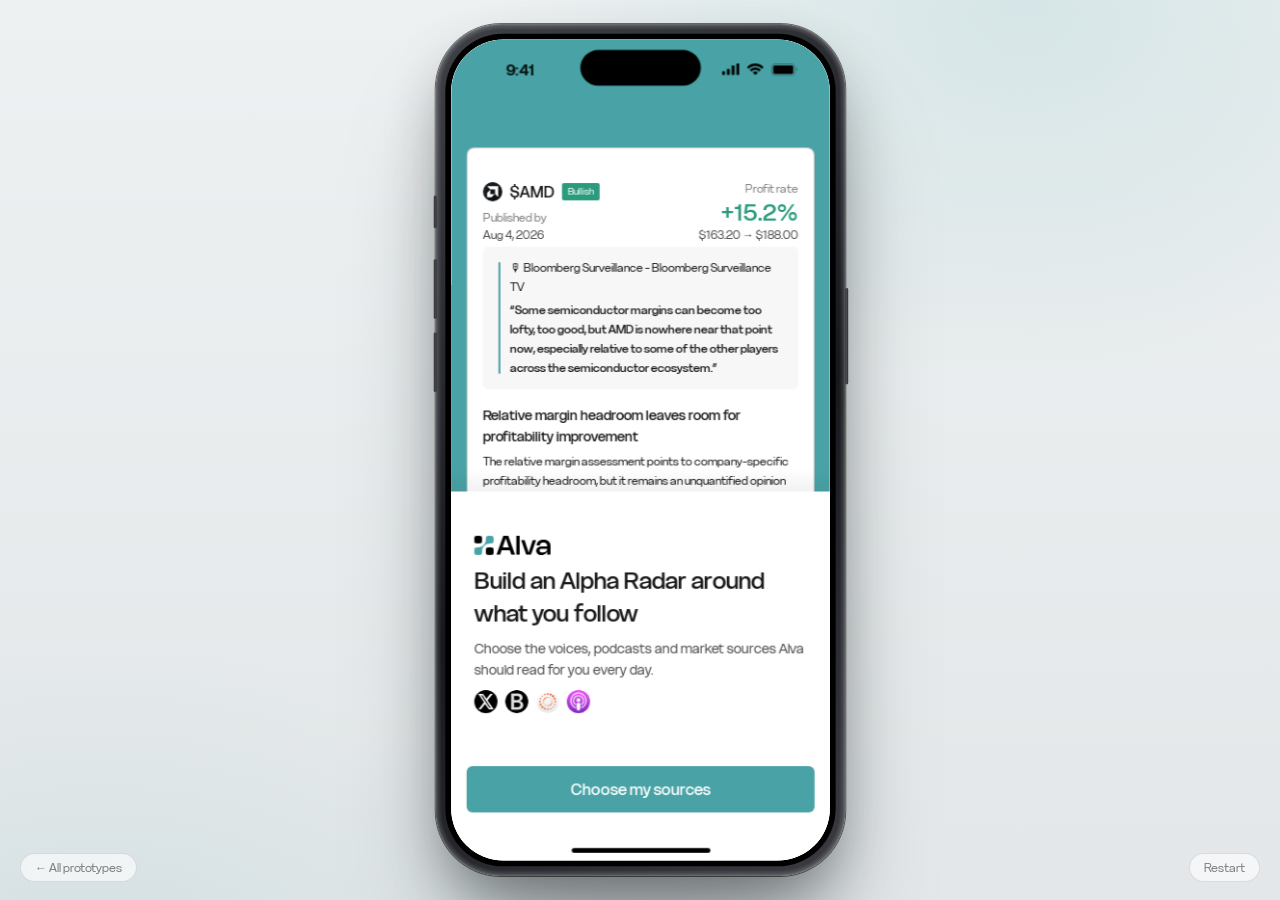
==== alpha-radar.html @ 47c777d7 "Sheet button height, edit-icon size, row press feedback, Skip only when empty, sheet auto-close" ====
<!DOCTYPE html>
<html lang="en">
<head>
<meta charset="UTF-8">
<meta name="viewport" content="width=device-width, initial-scale=1, viewport-fit=cover, user-scalable=no">
<title>Alpha Radar mobile onboarding · Alva prototypes</title>
<meta name="theme-color" content="#49a3a6">
<link rel="icon" href="assets/logo-portrait2.svg" type="image/svg+xml">
<link rel="preload" href="assets/fonts/Delight-Regular.ttf" as="font" type="font/ttf" crossorigin>
<link rel="preload" href="assets/fonts/Delight-Medium.ttf" as="font" type="font/ttf" crossorigin>
<link rel="preload" href="assets/fonts/Delight-SemiBold.ttf" as="font" type="font/ttf" crossorigin>
<!-- Embedded in the prototypes shell? The shell draws the bezel and owns the
     stage chrome, so the page renders as a bare full-screen app. Set before
     the stylesheet loads so no mockup is ever painted. -->
<script>if (window.self !== window.top) document.documentElement.classList.add('embedded');</script>
<link rel="stylesheet" href="alpha-radar.css?v=19">
</head>
<body>

<div class="desk">
  <div class="phone" id="phone">
    <div class="phone-buttons" aria-hidden="true">
      <span class="pb pb-action"></span>
      <span class="pb pb-volup"></span>
      <span class="pb pb-voldown"></span>
      <span class="pb pb-power"></span>
    </div>
    <div class="phone-screen">
      <main class="radar-app" id="radarApp">
        <div class="screens" id="screens"></div>

        <div class="system-bar" aria-hidden="true">
          <div class="system-side system-left"><span>9:41</span></div>
          <div class="dynamic-island"></div>
          <div class="system-side system-right">
            <img src="assets/status-signal.svg" alt="">
            <img src="assets/status-wifi.svg" alt="">
            <span class="battery">
              <img class="battery-outline" src="assets/battery-outline.svg" alt="">
              <img class="battery-fill" src="assets/battery-fill.svg" alt="">
              <img class="battery-end" src="assets/battery-end.svg" alt="">
            </span>
          </div>
        </div>

        <header class="flow-topbar" id="flowTopbar">
          <button class="top-back" id="backButton" aria-label="Back">
            <img src="assets/icon-arrow-back.svg" alt="">
          </button>
          <div class="progress" id="progress" aria-label="Onboarding progress"></div>
          <button class="top-skip" id="skipButton">Skip</button>
        </header>

        <div class="home-indicator" aria-hidden="true"><span></span></div>

        <!-- Collection member sheet — a collection card opens this instead of
             toggling. The collection stays atomic: member cards are read-only,
             the only action is the dual-state follow button, which stays in
             sync with the card's checkmark and the selection count behind. -->
        <div class="member-layer" id="memberLayer" aria-hidden="true">
          <button class="member-scrim" data-close-member aria-label="Close"></button>
          <section class="member-sheet" role="dialog" aria-modal="true" aria-labelledby="memberTitle">
            <div class="member-grabber" aria-hidden="true"><span></span></div>
            <header class="member-head">
              <button class="member-close" data-close-member aria-label="Close">
                <img src="assets/close-l1.svg" alt="">
              </button>
              <h2 id="memberTitle"></h2>
            </header>
            <div class="member-scroll" id="memberScroll">
              <p class="member-rule" id="memberRule"></p>
              <div class="source-grid member-grid" id="memberGrid"></div>
            </div>
            <footer class="member-foot">
              <button class="member-follow" id="memberFollow"></button>
            </footer>
          </section>
        </div>

        <div class="sheet-layer" id="sheetLayer" aria-hidden="true">
          <button class="sheet-shade" data-close-sheet aria-label="Close"></button>
          <section class="sheet" role="dialog" aria-modal="true" aria-labelledby="sheetTitle">
            <div class="sheet-grabber"></div>
            <h2 id="sheetTitle"></h2>
            <div class="sheet-options" id="sheetOptions"></div>
          </section>
        </div>

        <div class="toast" id="toast" role="status"></div>
      </main>
    </div>
  </div>

  <nav class="stage-controls stage-controls-left" aria-label="Prototype navigation">
    <a class="stage-pill" href="index.html#/alpha-radar">← All prototypes</a>
  </nav>
  <div class="stage-controls">
    <button class="stage-pill" id="restartButton">Restart</button>
  </div>
</div>

<script src="alpha-radar.js?v=20"></script>
</body>
</html>
---- alpha-radar.css ----
@font-face {
  font-family: 'Delight';
  src: url('assets/fonts/Delight-Regular.ttf') format('truetype');
  font-weight: 400;
  font-display: swap;
}
@font-face {
  font-family: 'Delight';
  src: url('assets/fonts/Delight-Medium.ttf') format('truetype');
  font-weight: 500;
  font-display: swap;
}
@font-face {
  font-family: 'Delight';
  src: url('assets/fonts/Delight-SemiBold.ttf') format('truetype');
  font-weight: 600;
  font-display: swap;
}

:root {
  --m1: #49a3a6;
  --m3: #2a9b7d;
  --n9: rgba(0, 0, 0, 0.9);
  --n7: rgba(0, 0, 0, 0.7);
  --n5: rgba(0, 0, 0, 0.5);
  --n3: rgba(0, 0, 0, 0.3);
  --l07: rgba(0, 0, 0, 0.07);
  --l12: rgba(0, 0, 0, 0.12);
  --l2: rgba(0, 0, 0, 0.2);
  --br03: rgba(0, 0, 0, 0.03);
  --status-h: 59px;
  --top-h: 56px;
  --home-h: 34px;
  --action-h: 92px;
  --ease: cubic-bezier(0.32, 0.72, 0, 1);
}

* { box-sizing: border-box; margin: 0; padding: 0; }
html, body { width: 100%; height: 100%; }

body {
  overflow: hidden;
  background: #e8eaed;
  color: var(--n9);
  font-family: 'Delight', -apple-system, BlinkMacSystemFont, 'SF Pro Text', 'Helvetica Neue', Arial, sans-serif;
  font-size: 14px;
  letter-spacing: 0;
  -webkit-font-smoothing: antialiased;
  -webkit-tap-highlight-color: transparent;
  user-select: none;
}

button, input {
  border: 0;
  color: inherit;
  font: inherit;
  letter-spacing: 0;
}
button { background: none; cursor: pointer; }
img { display: block; pointer-events: none; -webkit-user-drag: none; }
[hidden] { display: none !important; }

.desk {
  position: fixed;
  inset: 0;
  display: grid;
  place-items: center;
  background:
    radial-gradient(900px 650px at 80% 0%, rgba(73, 163, 166, 0.15), transparent 60%),
    radial-gradient(800px 600px at 8% 110%, rgba(73, 163, 166, 0.1), transparent 58%),
    linear-gradient(180deg, #eef1f2 0%, #e3e7e9 100%);
}

.phone {
  position: relative;
  width: 425px;
  height: 884px;
  padding: 16px;
  border-radius: 68px;
  background: linear-gradient(145deg, #3f4147 0%, #17181c 55%, #3a3c42 100%);
  box-shadow:
    inset 0 0 3px 1px rgba(255,255,255,.28),
    inset 0 0 2px 5px rgba(255,255,255,.09),
    0 0 0 1px rgba(0,0,0,.55),
    0 30px 60px -12px rgba(23,32,34,.45),
    0 80px 120px -30px rgba(23,32,34,.35);
  transform-origin: center;
}
.phone-screen {
  position: relative;
  width: 393px;
  height: 852px;
  overflow: hidden;
  border-radius: 54px;
  background: #fff;
  box-shadow: 0 0 0 6px #000;
}
.phone-buttons .pb {
  position: absolute;
  border-radius: 3px;
  background: linear-gradient(90deg, #26272b, #4c4e55 45%, #26272b);
}
.pb-action { top: 178px; left: -2.5px; width: 3px; height: 34px; }
.pb-volup { top: 244px; left: -2.5px; width: 3px; height: 62px; }
.pb-voldown { top: 320px; left: -2.5px; width: 3px; height: 62px; }
.pb-power { top: 274px; right: -2.5px; width: 3px; height: 100px; }

.stage-controls {
  position: fixed;
  right: 20px;
  bottom: 18px;
  display: flex;
}
.stage-controls-left { right: auto; left: 20px; }
.stage-pill {
  padding: 6px 14px;
  border: .5px solid rgba(23,32,34,.12);
  border-radius: 960px;
  background: rgba(255,255,255,.62);
  color: rgba(23,32,34,.55);
  font-size: 12px;
  text-decoration: none;
  backdrop-filter: blur(8px);
}
.stage-pill:hover { border-color: var(--m1); color: var(--m1); }

.radar-app {
  position: absolute;
  inset: 0;
  overflow: hidden;
  border-radius: inherit;
  background: #fff;
}
.screens { position: absolute; inset: 0; overflow: hidden; }
.screen {
  position: absolute;
  inset: 0;
  display: flex;
  flex-direction: column;
  padding: calc(var(--status-h) + var(--top-h)) 0 calc(var(--home-h) + var(--action-h));
  background: #fff;
  visibility: hidden;
  will-change: transform, opacity;
}
.screen.current,
.screen.animating { visibility: visible; }
.screen.intro {
  padding: 0 0 calc(var(--home-h) + var(--action-h));
}
.screen.source-step {
  padding-bottom: var(--home-h);
}
.screen.source-step .content {
  padding-bottom: 140px;
}

.system-bar {
  position: absolute;
  z-index: 20;
  top: 0;
  right: 0;
  left: 0;
  display: flex;
  align-items: center;
  height: var(--status-h);
  pointer-events: none;
}
.system-side {
  display: flex;
  flex: 1;
  align-items: center;
  justify-content: center;
  height: 100%;
}
.system-left {
  padding: 3px 0 0 10px;
  font-size: 16px;
  font-weight: 600;
  line-height: 21px;
  letter-spacing: 0;
}
.dynamic-island {
  flex: 0 0 125px;
  width: 125px;
  height: 37px;
  border-radius: 100px;
  background: #000;
}
.system-right {
  gap: 8px;
  padding: 3px 11px 0 0;
}
.system-right > img:first-child { width: 18px; height: 12px; }
.system-right > img:nth-child(2) { width: 17px; height: 12px; }
.battery { position: relative; width: 27.4px; height: 13px; }
.battery-outline { position: absolute; inset: 0 auto auto 0; width: 25px; height: 13px; }
.battery-fill { position: absolute; top: 2px; left: 2px; width: 21px; height: 9px; }
.battery-end { position: absolute; top: 4.4px; right: 0; width: 1.4px; height: 4.2px; }

.flow-topbar {
  position: absolute;
  z-index: 15;
  top: var(--status-h);
  right: 0;
  left: 0;
  display: grid;
  grid-template-columns: 48px 1fr 48px;
  align-items: center;
  height: var(--top-h);
  background: #fff;
  visibility: hidden;
  pointer-events: none;
  transform: translate3d(100%, 0, 0);
  transition: transform .44s var(--ease), visibility 0s linear .44s;
}
.radar-app.in-flow .flow-topbar {
  visibility: visible;
  pointer-events: auto;
  transform: translate3d(0, 0, 0);
  transition: transform .44s var(--ease), visibility 0s;
}
.radar-app.editing-selection .progress,
.radar-app.editing-selection .top-skip {
  visibility: hidden;
  pointer-events: none;
}
.radar-app.flow-entering .flow-topbar { transform: translate3d(100%, 0, 0); }
.top-back, .top-skip { height: 56px; }
.top-back {
  display: grid;
  place-items: center;
  padding-left: 3px;
}
.top-back img {
  width: 12px;
  height: 12px;
  transform: rotate(-135deg);
}
.top-skip {
  padding: 0 16px 0 4px;
  font-size: 12px;
  line-height: 20px;
  text-align: right;
}
.progress {
  display: grid;
  grid-template-columns: repeat(5, minmax(0, 32px));
  justify-content: center;
  gap: 4px;
}
.progress-segment {
  height: 2px;
  overflow: hidden;
  border-radius: 2px;
  background: var(--l07);
}
.progress-segment::after {
  content: '';
  display: block;
  width: 100%;
  height: 100%;
  background: var(--m1);
  transform: scaleX(0);
  transform-origin: left;
  transition: transform .32s var(--ease);
}
.progress-segment.done::after { transform: scaleX(1); }

.home-indicator {
  position: absolute;
  z-index: 25;
  right: 0;
  bottom: 0;
  left: 0;
  height: var(--home-h);
  background: #fff;
  pointer-events: none;
}
.home-indicator span {
  position: absolute;
  bottom: 8px;
  left: 50%;
  width: 144px;
  height: 5px;
  border-radius: 100px;
  background: #000;
  transform: translateX(-50%);
}

.action-bar {
  position: absolute;
  z-index: 16;
  right: 0;
  bottom: var(--home-h);
  left: 0;
  display: flex;
  flex-direction: column;
  justify-content: flex-end;
  gap: 0;
  min-height: var(--action-h);
  padding: 12px 16px 16px;
  background: #fff;
  transition: transform .44s var(--ease);
}
.action-fade { display: none; }
.action-bar.source-action {
  min-height: 156px;
  gap: 8px;
  padding-top: 0;
  background: linear-gradient(180deg, rgba(255,255,255,0) 0, rgba(255,255,255,.72) 40px, #fff 64px, #fff 100%);
}
.action-bar.source-action .action-fade {
  display: none;
}
.selection-count {
  height: 20px;
  color: var(--n5);
  font-size: 12px;
  line-height: 20px;
  text-align: center;
}
.primary-button {
  width: 100%;
  height: 48px;
  border-radius: 6px;
  background: var(--m1);
  color: #fff;
  font-size: 16px;
  font-weight: 500;
  line-height: 26px;
  transition: transform .16s ease, filter .16s ease;
}
.primary-button:active { filter: brightness(.94); transform: scale(.98); }
.primary-button:disabled {
  cursor: default;
  background: var(--l07);
  color: var(--n3);
  filter: none;
  transform: none;
}

.screen-scroll {
  flex: 1;
  min-height: 0;
  overflow-x: hidden;
  overflow-y: auto;
  overscroll-behavior: contain;
  scrollbar-width: none;
}
.screen-scroll::-webkit-scrollbar { display: none; }
.content {
  display: flex;
  flex-direction: column;
  gap: 24px;
  padding: 0 16px 24px;
}
.title-block {
  display: flex;
  flex-direction: column;
  gap: 8px;
}
.title-block h1 {
  font-size: 24px;
  font-weight: 500;
  line-height: 34px;
}
.title-block p {
  color: var(--n7);
  font-size: 14px;
  line-height: 22px;
}
.search {
  width: 100%;
  height: 40px;
  padding: 9px 12px;
  border: .5px solid var(--n3);
  border-radius: 6px;
  outline: 0;
  background: #fff;
  font-size: 14px;
  line-height: 22px;
}
.search::placeholder { color: var(--n3); opacity: 1; }
.search:focus { border-color: var(--m1); box-shadow: 0 0 0 1px rgba(73,163,166,.15); }

.source-grid {
  display: grid;
  grid-template-columns: repeat(3, minmax(0, 1fr));
  gap: 16px;
}
.source-grid-wrap { position: relative; }
.source-skeleton-grid {
  position: absolute;
  z-index: 2;
  top: 0;
  right: 0;
  left: 0;
  background: #fff;
  opacity: 1;
  pointer-events: none;
}
.source-skeleton-grid.is-fading {
  opacity: 0;
  transition: opacity .22s ease;
}
.source-card {
  position: relative;
  isolation: isolate;
  display: flex;
  min-width: 0;
  flex-direction: column;
  align-items: center;
  gap: 8px;
  border-radius: 8px;
  opacity: 1;
  transition: opacity .28s ease, transform .28s var(--ease);
  transition-delay: var(--item-delay, 0ms);
}
.source-card::before {
  content: '';
  position: absolute;
  z-index: -1;
  inset: -10px -4px -5px;
  border-radius: 16px;
  background: var(--br03);
  opacity: 0;
  transition: opacity .16s ease;
}
.source-card:active { transform: scale(.97); transition-delay: 0ms; }
.source-card:active::before { opacity: 1; }
.source-grid.is-loading .source-card,
.source-grid.is-revealing .source-card {
  opacity: 0;
  pointer-events: none;
  transform: translateY(10px);
  transition: none;
}
.source-skeleton {
  display: flex;
  min-width: 0;
  flex-direction: column;
  align-items: center;
  gap: 5px;
  opacity: 1;
}
.skeleton-avatar,
.skeleton-line {
  display: block;
  border-radius: 3px;
  background: linear-gradient(90deg, rgba(0,0,0,.05) 25%, rgba(0,0,0,.09) 38%, rgba(0,0,0,.05) 63%);
  background-size: 400% 100%;
  animation: skeleton-shimmer 1.25s ease-in-out infinite;
}
.skeleton-avatar { width: 86px; height: 86px; border-radius: 50%; }
.skeleton-name { width: 76%; height: 12px; margin-top: 4px; }
.skeleton-meta { width: 56%; height: 9px; }
@keyframes skeleton-shimmer { to { background-position: -135% 0; } }
.source-grid.is-entering .source-card {
  opacity: 1;
  transform: translateY(0);
}
.source-avatar {
  position: relative;
  width: 86px;
  height: 86px;
  overflow: hidden;
  border-radius: 50%;
  background: var(--br03);
}
.source-avatar > img { width: 100%; height: 100%; object-fit: cover; }
.source-avatar.collage {
  display: grid;
  grid-template-columns: 1fr 1fr;
}
.source-avatar.collage img { width: 43px; height: 43px; object-fit: cover; }
.source-copy { width: 100%; min-width: 0; text-align: center; }
.source-name {
  display: block;
  overflow: hidden;
  color: var(--n9);
  font-size: 12px;
  font-weight: 500;
  line-height: 20px;
  text-overflow: ellipsis;
  white-space: nowrap;
}
.source-meta {
  display: block;
  color: var(--n5);
  font-size: 12px;
  line-height: 18px;
}
.source-meta .rate { color: var(--m1); }
.selected-badge {
  position: absolute;
  top: 2px;
  right: 6px;
  display: grid;
  width: 24px;
  height: 24px;
  place-items: center;
  border-radius: 50%;
  background: #fff;
  opacity: 0;
  transform: scale(.5);
  transition: opacity .18s ease, transform .25s cubic-bezier(.34,1.3,.64,1);
}
.selected-badge::before {
  content: '✓';
  display: grid;
  width: 18px;
  height: 18px;
  place-items: center;
  border-radius: 50%;
  background: var(--m3);
  color: #fff;
  font-size: 12px;
  font-weight: 600;
}
.source-card.selected .selected-badge { opacity: 1; transform: scale(1); }
.grid-empty {
  grid-column: 1 / -1;
  padding: 48px 24px;
  color: var(--n5);
  line-height: 22px;
  text-align: center;
}

.intro-stage {
  position: relative;
  height: 469px;
  overflow: hidden;
  padding: 112px 16px 0;
  background: var(--m1);
}
.record-card {
  height: 382px;
  padding: 16px;
  overflow: hidden;
  border: .5px solid var(--l2);
  border-bottom: 0;
  border-radius: 8px 8px 0 0;
  background: #fff;
}
.record-head {
  display: flex;
  align-items: flex-start;
  justify-content: space-between;
  gap: 12px;
  padding-top: 4px;
}
.record-identity,
.profit {
  display: flex;
  height: 68px;
  flex-direction: column;
  padding-top: 12px;
}
.record-identity { min-width: 0; flex: 1; gap: 4px; }
.record-id { display: flex; align-items: center; gap: 8px; }
.stock-logo {
  width: 20px;
  height: 20px;
  border-radius: 50%;
  object-fit: contain;
}
.ticker { font-size: 16px; font-weight: 500; line-height: 26px; }
.bullish {
  padding: 1px 6px;
  border-radius: 2px;
  background: var(--m3);
  color: #fff;
  font-size: 10px;
  line-height: 16px;
}
.published { display: flex; flex-direction: column; color: var(--n5); font-size: 12px; line-height: 20px; }
.published span:first-child { margin-bottom: -2px; }
.published span:last-child { color: var(--n7); }
.profit { flex: 0 0 auto; align-items: flex-end; text-align: right; }
.profit span { display: block; margin-bottom: -2px; color: var(--n5); font-size: 12px; line-height: 20px; }
.profit strong { display: block; margin-bottom: -4px; color: var(--m3); font-size: 24px; font-weight: 500; line-height: 34px; }
.profit small { color: var(--n7); font-size: 12px; line-height: 20px; }
.quote {
  position: relative;
  margin-top: 14px;
  padding: 12px 16px 12px 28px;
  border-radius: 6px;
  background: var(--br03);
  font-size: 12px;
  line-height: 20px;
}
.quote::before {
  content: '';
  position: absolute;
  top: 16px;
  bottom: 16px;
  left: 16px;
  width: 2px;
  border-radius: 4px;
  background: var(--m1);
}
.quote strong { display: block; margin-top: 4px; font-weight: 500; }
.record-copy { margin-top: 16px; font-size: 12px; line-height: 20px; }
.record-copy h2 { margin-bottom: 5px; font-size: 14px; font-weight: 500; line-height: 22px; }
.intro-stage::after {
  content: '';
  position: absolute;
  right: 0;
  bottom: 0;
  left: 0;
  height: 24px;
  background: linear-gradient(transparent, rgba(0,0,0,.05));
}
.intro-copy {
  display: flex;
  flex-direction: column;
  gap: 8px;
  padding: 45px 24px 0;
}
.intro-wordmark { display: flex; align-items: center; gap: 3px; height: 22px; margin-bottom: 1px; }
.intro-wordmark .wm-symbol { width: 20px; height: 20px; }
.intro-wordmark .wm-text { width: auto; height: 20px; }
.intro-copy h1 { font-size: 24px; font-weight: 500; line-height: 34px; }
.intro-copy > p { color: var(--n7); font-size: 14px; line-height: 22px; }
.source-icons { display: flex; gap: 8px; margin-top: 2px; }
.source-icon {
  width: 24px;
  height: 24px;
  border-radius: 50%;
  object-fit: cover;
}
.source-x { display: grid; place-items: center; background: #000; }
.source-x img { width: 16px; height: 16px; }

.watch-card {
  width: 100%;
  overflow: hidden;
  padding: 0 16px;
  border: .5px solid var(--l2);
  border-radius: 8px;
}
.watch-row {
  display: flex;
  width: 100%;
  flex-direction: column;
  align-items: stretch;
  gap: 4px;
  padding: 16px 0;
  text-align: left;
}
.watch-row + .watch-row { border-top: .5px solid var(--l2); }
.watch-head {
  display: flex;
  width: 100%;
  align-items: center;
  gap: 12px;
}
.watch-title {
  flex: 1;
  font-size: 16px;
  font-weight: 500;
  line-height: 26px;
}
.watch-description {
  width: 100%;
  color: var(--n5);
  font-size: 12px;
  line-height: 20px;
}
.switch {
  position: relative;
  flex: 0 0 40px;
  width: 40px;
  height: 20px;
  border-radius: 10px;
  background: var(--l2);
  transition: background .2s ease;
}
.switch::after {
  content: '';
  position: absolute;
  top: 3px;
  left: 3px;
  width: 14px;
  height: 14px;
  border-radius: 50%;
  background: #fff;
  box-shadow: 0 1px 2px rgba(0,0,0,.2);
  transition: transform .24s var(--ease);
}
.switch.on { background: var(--m1); }
.switch.on::after { transform: translateX(20px); }
.switch.compact {
  flex-basis: 24px;
  width: 24px;
  height: 12px;
  border-radius: 100px;
}
.switch.compact::after {
  top: 2px;
  left: 2px;
  width: 8px;
  height: 8px;
  box-shadow: none;
}
.switch.compact.on::after { transform: translateX(12px); }

.summary-card,
.delivery-card {
  width: 100%;
  overflow: hidden;
  padding: 0 16px;
  border: .5px solid var(--l2);
  border-radius: 8px;
}
/* Row · 13718:47652 — collection collage, a "+", the individuals' stack,
   the count, then the pencil. gap 8, padding-y 16, 24px content = 56 tall. */
.summary-row {
  display: flex;
  width: 100%;
  align-items: center;
  min-height: 56px;
  gap: 8px;
  padding: 16px 0;
  text-align: left;
}
.summary-row + .summary-row { border-top: .5px solid var(--l2); }
/* The whole row opens its picker, so it needs to feel like a row-sized target.
   The tint is painted by a layer that reaches out to the card's inner edges and
   takes no space, so nothing shifts on press. */
.summary-row { position: relative; isolation: isolate; }
.summary-row::after {
  content: '';
  position: absolute;
  z-index: -1;
  inset: 0 -16px;
  background: var(--br03);
  opacity: 0;
  transition: opacity .16s ease;
}
.summary-row:active::after { opacity: 1; }
.avatar-stack { display: flex; padding-left: 1px; }
.avatar-stack img {
  width: 24px;
  height: 24px;
  margin-left: -8px;
  border: 1px solid #fff;
  border-radius: 50%;
  object-fit: cover;
}
.avatar-stack img:first-child { margin-left: 0; }
.summary-label { min-width: 0; flex: 1; font-size: 14px; line-height: 22px; }

/* The collection, as its own collage avatar — same molecule as the grid card,
   at 24px: a full circle clipping a 2×2 of 12px tiles. */
.summary-collage {
  display: grid;
  width: 24px;
  height: 24px;
  flex: none;
  grid-template-columns: 1fr 1fr;
  overflow: hidden;
  border-radius: 50%;
  background: var(--br03);
}
.summary-collage img { width: 12px; height: 12px; object-fit: cover; }

/* Regular/14 · text/n9 (14200:20928) — it joins the two halves of the row,
   which is why it is a glyph in the row and not part of the sentence. */
.summary-plus {
  flex: none;
  color: var(--n9);
  font-size: 14px;
  line-height: 22px;
}

/* Nothing selected (14159:48781): the words go grey and the pencil is
   replaced by an explicit way in. Row grows to 60 on the 28px button. */
.summary-row.is-empty .summary-label { color: var(--n3); }
.summary-add {
  display: flex;
  flex: none;
  align-items: center;
  gap: 4px;
  padding: 4px 12px;
  border-radius: 4px;
  background: var(--m1);
  color: #fff;
  font-size: 12px;
  font-weight: 500;
  line-height: 20px;
  white-space: nowrap;
}
.summary-add img { width: 14px; height: 14px; }
/* alpha-edit.svg is the exported Union glyph at its own 11.63 × 12.07, not a
   padded 16 box — forcing it to 16×16 blew it up 37% and, because the asset
   carries preserveAspectRatio="none", stretched it unevenly. Render it at its
   real size and express the design's 16px icon box as the margins either side
   (edit-l1 in 13718:47652 / 14159:48769: glyph inset ~13.9% / 11.0%). */
.edit-icon {
  flex: none;
  width: 11.63px;
  height: 12.07px;
  margin: 0 2.19px;
}
.watch-summary {
  display: grid;
  grid-template-columns: 1fr .5px 1fr;
  align-items: center;
  min-height: 54px;
  border-top: .5px solid var(--l2);
}
.watch-summary .divider { width: .5px; height: 30px; background: var(--l2); }
.summary-option {
  display: flex;
  width: 100%;
  align-items: center;
  justify-content: space-between;
  padding-right: 12px;
  font-size: 14px;
  text-align: left;
}
.summary-option:last-child { padding: 0 0 0 12px; }
.mini-check {
  display: grid;
  width: 15px;
  height: 15px;
  place-items: center;
  border-radius: 50%;
  background: var(--m3);
  color: #fff;
  font-size: 9px;
  font-weight: 600;
}
.delivery-card { margin-top: 0; }
.delivery-row {
  display: flex;
  width: 100%;
  align-items: center;
  min-height: 80px;
  gap: 12px;
  padding: 16px 0;
  text-align: left;
}
.delivery-row + .delivery-row { border-top: .5px solid var(--l2); }
.delivery-copy { flex: 1; }
.delivery-label { display: block; color: var(--n5); font-size: 12px; line-height: 20px; }
.delivery-value { display: block; font-size: 16px; font-weight: 500; line-height: 26px; }
.change-button { color: var(--m1); font-size: 14px; line-height: 22px; }

.login-screen,
.building-screen {
  padding: var(--status-h) 0 var(--home-h);
}
.login-dialog {
  display: flex;
  min-height: 0;
  flex: 1;
  flex-direction: column;
  align-items: center;
  padding: 156px 28px 16px;
}
.login-heading {
  display: flex;
  width: 100%;
  flex-direction: column;
  align-items: center;
  gap: 20px;
  text-align: center;
}
.login-logo { width: 40px; height: 40px; }
.login-heading h1 {
  color: var(--n7);
  font-size: 24px;
  font-weight: 500;
  line-height: 34px;
}
.login-heading p { color: var(--n5); font-size: 14px; line-height: 22px; }
.login-actions {
  display: flex;
  width: 100%;
  flex-direction: column;
  gap: 12px;
  margin-top: 36px;
}
.login-button,
.email-login {
  display: flex;
  width: 100%;
  height: 48px;
  align-items: center;
  justify-content: center;
  gap: 8px;
  border: .5px solid var(--n3);
  border-radius: 6px;
  background: #fff;
  font-size: 16px;
  font-weight: 500;
  line-height: 26px;
}
.login-button img { width: 20px; height: 20px; object-fit: contain; }
.social-login-row { display: grid; grid-template-columns: repeat(3, minmax(0, 1fr)); gap: 12px; }
.login-button.icon-only { padding: 0; }
.discord-mark { display: grid; width: 20px; height: 20px; place-items: center; border-radius: 50%; background: #5762e3; }
.discord-mark img { width: 14px; height: 11px; }
.login-divider { display: flex; align-items: center; gap: 16px; color: var(--n3); }
.login-divider span { flex: 1; height: .5px; background: var(--l12); }
.login-divider i { font-size: 14px; font-style: normal; line-height: 22px; }
.email-login {
  justify-content: flex-start;
  padding: 0 16px;
  color: var(--n3);
  font-weight: 400;
}
.login-terms {
  width: 100%;
  margin-top: auto;
  color: var(--n5);
  font-size: 12px;
  line-height: 20px;
  text-align: center;
}
.login-terms strong { color: var(--n9); font-weight: 400; }

.building-body {
  display: flex;
  min-height: 0;
  flex: 1;
  flex-direction: column;
  align-items: center;
  justify-content: center;
  gap: 56px;
  padding: 28px;
}
.building-ticker {
  position: relative;
  width: 337px;
  height: 326px;
  overflow: hidden;
}
.building-steps {
  position: absolute;
  top: 0;
  left: 28px;
  display: flex;
  width: 280px;
  flex-direction: column;
  gap: 16px;
  will-change: transform;
}
.building-step {
  display: flex;
  width: 100%;
  height: 22px;
  flex: 0 0 22px;
  align-items: center;
  gap: 12px;
  overflow: hidden;
  color: var(--n3);
  font-size: 14px;
  line-height: 22px;
  white-space: nowrap;
}
.building-step.done { color: var(--n5); }
.building-step.current { color: var(--n9); font-weight: 500; }
.building-icon { position: relative; display: block; flex: 0 0 20px; width: 20px; height: 20px; }
.building-icon > img { width: 20px; height: 20px; }
.building-loader { position: relative; display: block; width: 20px; height: 20px; animation: building-spin 1.8s steps(4) infinite; }
.building-loader i { position: absolute; width: 7.5px; height: 7.5px; border-radius: 2px; background: var(--m1); }
.building-loader i:nth-child(1) { top: 1px; left: 1px; background: #000; }
.building-loader i:nth-child(2) { top: 1px; right: 1px; }
.building-loader i:nth-child(3) { right: 1px; bottom: 1px; background: #000; }
.building-loader i:nth-child(4) { bottom: 1px; left: 1px; }
@keyframes building-spin { to { transform: rotate(360deg); } }
.ticker-fade {
  position: absolute;
  z-index: 2;
  right: -8px;
  left: -8px;
  height: 76px;
  pointer-events: none;
  backdrop-filter: blur(4px);
}
.ticker-fade-top {
  top: -8px;
  height: 84px;
  background: linear-gradient(180deg, #fff 0, #fff 10px, rgba(255,255,255,0) 100%);
}
.ticker-fade-top::before {
  content: '';
  position: absolute;
  z-index: 3;
  top: 8px;
  right: 8px;
  left: 8px;
  height: 2px;
  background: #fff;
}
.ticker-fade-bottom { bottom: 0; background: linear-gradient(180deg, rgba(255,255,255,0), #fff); }
.building-copy { width: 100%; padding: 0 12px; text-align: center; }
.building-copy h1 { font-size: 20px; font-weight: 400; line-height: 30px; }
.building-copy p { margin-top: 4px; color: var(--n5); font-size: 14px; line-height: 22px; }
.post-onboarding .flow-topbar { visibility: hidden; pointer-events: none; transform: translate3d(100%,0,0); }

.sheet-layer {
  position: absolute;
  z-index: 40;
  inset: 0;
  visibility: hidden;
}
.sheet-layer.open { visibility: visible; }
.sheet-shade {
  position: absolute;
  inset: 0;
  width: 100%;
  background: rgba(0,0,0,.25);
  opacity: 0;
  transition: opacity .3s ease;
}
.sheet-layer.open .sheet-shade { opacity: 1; }
.sheet {
  position: absolute;
  right: 0;
  bottom: 0;
  left: 0;
  padding: 8px 16px 34px;
  border-radius: 12px 12px 0 0;
  background: #fff;
  transform: translateY(100%);
  transition: transform .38s var(--ease);
}
.sheet-layer.open .sheet { transform: translateY(0); }
.sheet-grabber {
  width: 36px;
  height: 4px;
  margin: 0 auto 14px;
  border-radius: 4px;
  background: var(--l2);
}
.sheet h2 { padding: 0 4px 8px; font-size: 18px; font-weight: 500; line-height: 28px; }
.sheet-option {
  display: flex;
  width: 100%;
  min-height: 48px;
  align-items: center;
  justify-content: space-between;
  padding: 0 4px;
  border-top: .5px solid var(--l12);
  font-size: 15px;
}
.sheet-option.selected { color: var(--m1); }

.toast {
  position: absolute;
  z-index: 50;
  top: 68px;
  left: 50%;
  max-width: 320px;
  padding: 9px 14px;
  border-radius: 20px;
  background: rgba(24,24,24,.88);
  color: #fff;
  font-size: 12px;
  line-height: 18px;
  opacity: 0;
  pointer-events: none;
  transform: translate(-50%, -12px);
  transition: opacity .2s ease, transform .3s var(--ease);
  white-space: nowrap;
}
.toast.show { opacity: 1; transform: translate(-50%, 0); }

@media (max-width: 520px), (max-height: 700px) and (pointer: coarse) {
  .desk { display: block; background: #fff; }
  .phone { width: 100%; height: 100%; padding: 0; border-radius: 0; background: none; box-shadow: none; }
  .phone-buttons, .stage-controls { display: none; }
  .phone-screen { width: 100%; height: 100%; border-radius: 0; box-shadow: none; }
}

/* ─────────────────────────────────────────────
   Collection member sheet
   Figma: Draft 13969:48088 row 2 (⑥ 14144:48617 / ⑦ 14144:48781)

   Sheet at y=106, top radius 12, grabber strip 12; header 52 with
   close-l1 on the LEFT (Switch-chats btnLeft position) + Medium/18
   title; the rule line lives in the scroll area so it scrolls away
   with the list; member cards are the page grid's own molecule,
   3-up, read-only. The footer is in flow with no fill of its own —
   the button's library shadow (0 10 20 @8%) is what reads as
   "floating", and the list stays visible through the gaps.

   z-order: above the flow topbar (15) and action bar (16), below the
   system bar (20) and home indicator (25) — the scrim dims the app,
   never the OS chrome, and the indicator sits on top of the sheet
   exactly as in the frames.
   ───────────────────────────────────────────── */

.member-layer {
  position: absolute;
  z-index: 18;
  inset: 0;
  visibility: hidden;
}
.member-layer.open { visibility: visible; }

.member-scrim {
  position: absolute;
  inset: 0;
  width: 100%;
  background: rgba(0, 0, 0, .6);   /* main/m7 #00000099 */
  opacity: 0;
  transition: opacity .3s ease;
}
.member-layer.open .member-scrim { opacity: 1; }

.member-sheet {
  position: absolute;
  top: 106px;
  right: 0;
  bottom: 0;
  left: 0;
  display: flex;
  flex-direction: column;
  overflow: hidden;
  border-radius: 12px 12px 0 0;
  background: #fff;
  transform: translateY(103%);
  transition: transform .38s var(--ease);
}
.member-layer.open .member-sheet { transform: translateY(0); }

.member-grabber {
  display: grid;
  height: 12px;
  flex: none;
  place-items: center;
}
.member-grabber span {
  width: 36px;
  height: 4px;
  border-radius: 4px;
  background: var(--l2);
}

.member-head {
  display: flex;
  height: 52px;
  flex: none;
  align-items: center;
  gap: 12px;
  padding: 0 16px;
}
.member-close {
  display: grid;
  width: 20px;
  height: 20px;
  flex: none;
  place-items: center;
  transition: opacity .16s ease;
}
.member-close:active { opacity: .55; }
.member-close img { width: 20px; height: 20px; }
.member-head h2 {
  overflow: hidden;
  min-width: 0;
  flex: 1;
  font-size: 18px;
  font-weight: 500;
  line-height: 28px;
  text-overflow: ellipsis;
  white-space: nowrap;
}

.member-scroll {
  flex: 1;
  overflow-y: auto;
  overscroll-behavior: contain;
  -webkit-overflow-scrolling: touch;
  /* clears the floating footer (110) so the last row can scroll above it */
  padding: 0 16px 122px;
}
.member-rule {
  /* Regular/14 · text/n7 (14157:212843) */
  color: var(--n7);
  font-size: 14px;
  line-height: 22px;
}
.member-grid { margin-top: 16px; }
/* member cards are the same molecule, but read-only — no press feedback */
.member-grid .source-card { cursor: default; }
.member-grid .source-card:active { transform: none; }
.member-grid .source-card:active::before { opacity: 0; }

.member-foot {
  position: absolute;
  right: 0;
  bottom: 0;
  left: 0;
  /* 50 = home indicator 34 + the 16 every other screen's action bar leaves under
     its button, so the sheet's button lands at the same height as the rest of the
     flow. It also gives the button's 0/10/20 shadow room to finish inside the
     sheet instead of being cut off at the screen edge. */
  padding: 12px 16px 50px;
  pointer-events: none;   /* the list scrolls under it; only the button is real */
}
.member-follow {
  display: flex;
  width: 100%;
  height: 48px;
  align-items: center;
  justify-content: center;
  gap: 6px;
  border-radius: 6px;
  background: var(--m1);
  box-shadow: 0 10px 20px rgba(0, 0, 0, .08);
  color: #fff;
  font-size: 16px;
  font-weight: 500;
  line-height: 26px;
  pointer-events: auto;
  transition: transform .16s ease, filter .16s ease,
              background .2s ease, color .2s ease, box-shadow .2s ease;
}
.member-follow:active { filter: brightness(.96); transform: scale(.98); }
.member-follow .follow-check {
  display: none;
  width: 20px;
  height: 20px;
}
/* selected state — Primary_Reverse: white pill, hairline, ink text, check */
.member-follow.following {
  background: #fff;
  box-shadow: inset 0 0 0 .5px var(--l12), 0 10px 20px rgba(0, 0, 0, .08);
  color: var(--n9);
}
.member-follow.following .follow-check { display: block; }


/* ═══════════════════════════════════════════════════════════
   Embedded in the prototypes shell (index.html)

   The shell draws the iPhone bezel and owns the stage chrome, and the
   iframe it mounts is exactly one phone screen — so inside it this page
   is a bare, full-screen app. Opening the page directly is untouched:
   these rules only apply in an iframe.
   ═══════════════════════════════════════════════════════════ */

html.embedded .desk {
  display: block;
  background: #fff;
}
html.embedded .phone {
  width: 100%;
  height: 100%;
  padding: 0;
  border-radius: 0;
  background: none;
  box-shadow: none;
  transform: none !important;   /* beats the standalone fit-to-window scale */
}
html.embedded .phone-buttons,
html.embedded .stage-controls { display: none; }
html.embedded .phone-screen {
  width: 100%;
  height: 100%;
  border-radius: 0;
  box-shadow: none;
}

@media (prefers-reduced-motion: reduce) {
  *, *::before, *::after {
    scroll-behavior: auto !important;
    transition-duration: .01ms !important;
    animation-duration: .01ms !important;
  }
}
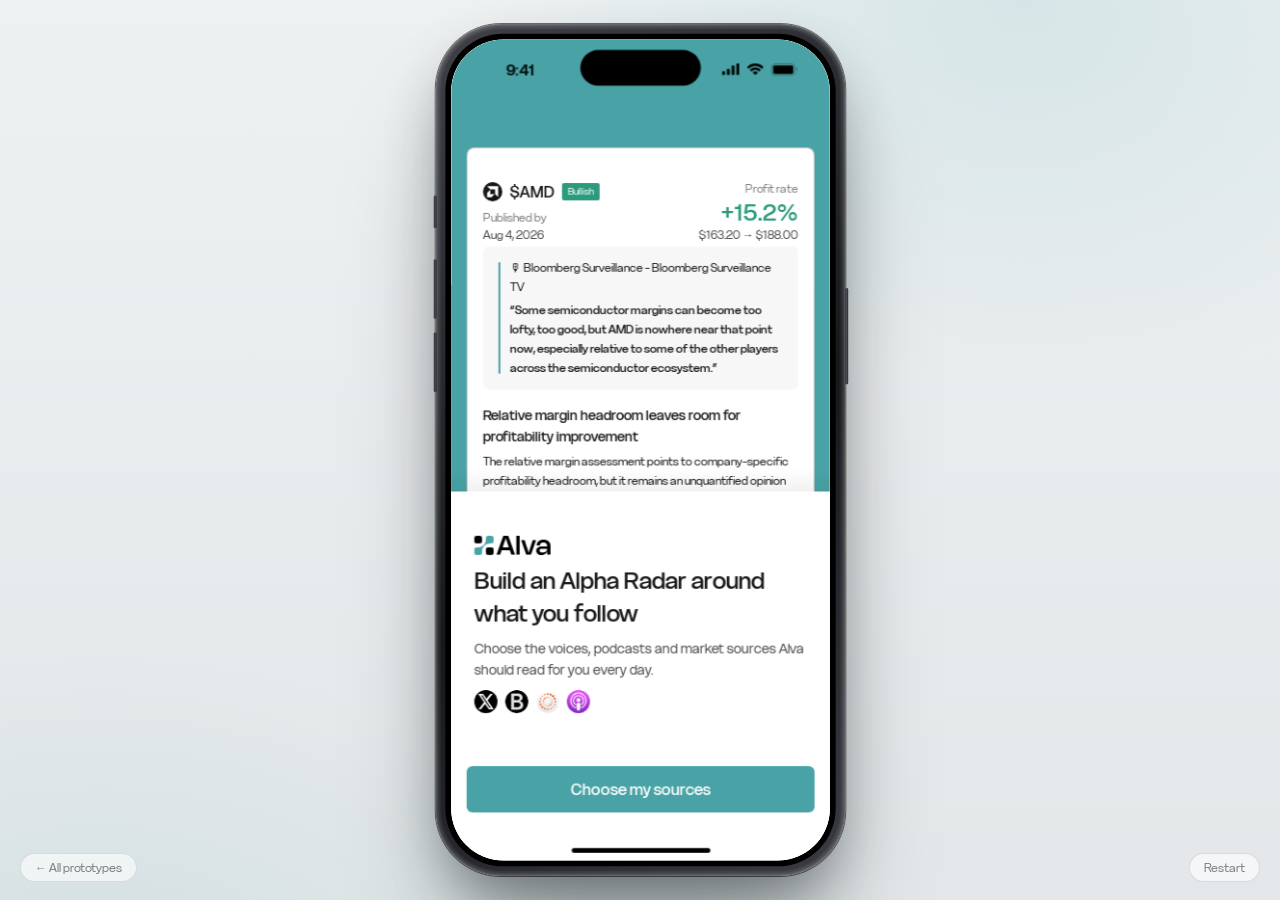
==== commit abc308d2: "Mirror the sheet's exit motion, drop the home-indicator fill, footer reads 0 selected" ====
--- a/alpha-radar.html
+++ b/alpha-radar.html
@@ -13,7 +13,7 @@
      stage chrome, so the page renders as a bare full-screen app. Set before
      the stylesheet loads so no mockup is ever painted. -->
 <script>if (window.self !== window.top) document.documentElement.classList.add('embedded');</script>
-<link rel="stylesheet" href="alpha-radar.css?v=19">
+<link rel="stylesheet" href="alpha-radar.css?v=21">
 </head>
 <body>
 
@@ -99,6 +99,6 @@
   </div>
 </div>
 
-<script src="alpha-radar.js?v=20"></script>
+<script src="alpha-radar.js?v=21"></script>
 </body>
 </html>
--- a/alpha-radar.css
+++ b/alpha-radar.css
@@ -273,7 +273,11 @@
   bottom: 0;
   left: 0;
   height: var(--home-h);
-  background: #fff;
+  /* No fill. It used to be opaque white, and since it sits above the member
+     sheet (z 25 vs 18) it cut that sheet's button shadow off at a hard line
+     34px up. Nothing needs the fill: every screen pads its scroll area
+     34 + 92 off the bottom, so no content passes behind this band, and the
+     surface underneath (screen or sheet) is already white. */
   pointer-events: none;
 }
 .home-indicator span {
@@ -1100,8 +1104,18 @@
   z-index: 18;
   inset: 0;
   visibility: hidden;
-}
-.member-layer.open { visibility: visible; }
+  pointer-events: none;
+  /* visibility cannot tween, so hold it until the slide-down has finished —
+     otherwise removing .open hides the sheet on the spot and the closing
+     animation never runs. This is what makes the dismissal mirror the
+     entrance: same 0.38s travel, same easing, same scrim fade. */
+  transition: visibility 0s linear .38s;
+}
+.member-layer.open {
+  visibility: visible;
+  pointer-events: auto;
+  transition: visibility 0s;   /* on the way in, appear at once */
+}
 
 .member-scrim {
   position: absolute;
@@ -1125,9 +1139,17 @@
   border-radius: 12px 12px 0 0;
   background: #fff;
   transform: translateY(103%);
+  /* Leaving uses the time-reverse of --ease, cubic-bezier(0.32,.72,0,1) mirrored
+     about the diagonal. Reusing the entrance curve on the way out puts 92% of
+     the travel in the first 37% of the time — it reads as a snap, not as the
+     reverse of the entrance. Same 0.38s, mirrored shape, so the dismissal is
+     the entrance played backwards. */
+  transition: transform .38s cubic-bezier(1, 0, .68, .28);
+}
+.member-layer.open .member-sheet {
+  transform: translateY(0);
   transition: transform .38s var(--ease);
 }
-.member-layer.open .member-sheet { transform: translateY(0); }
 
 .member-grabber {
   display: grid;
@@ -1271,6 +1293,7 @@
   *, *::before, *::after {
     scroll-behavior: auto !important;
     transition-duration: .01ms !important;
+    transition-delay: 0s !important;   /* or the sheet's visibility lingers */
     animation-duration: .01ms !important;
   }
 }
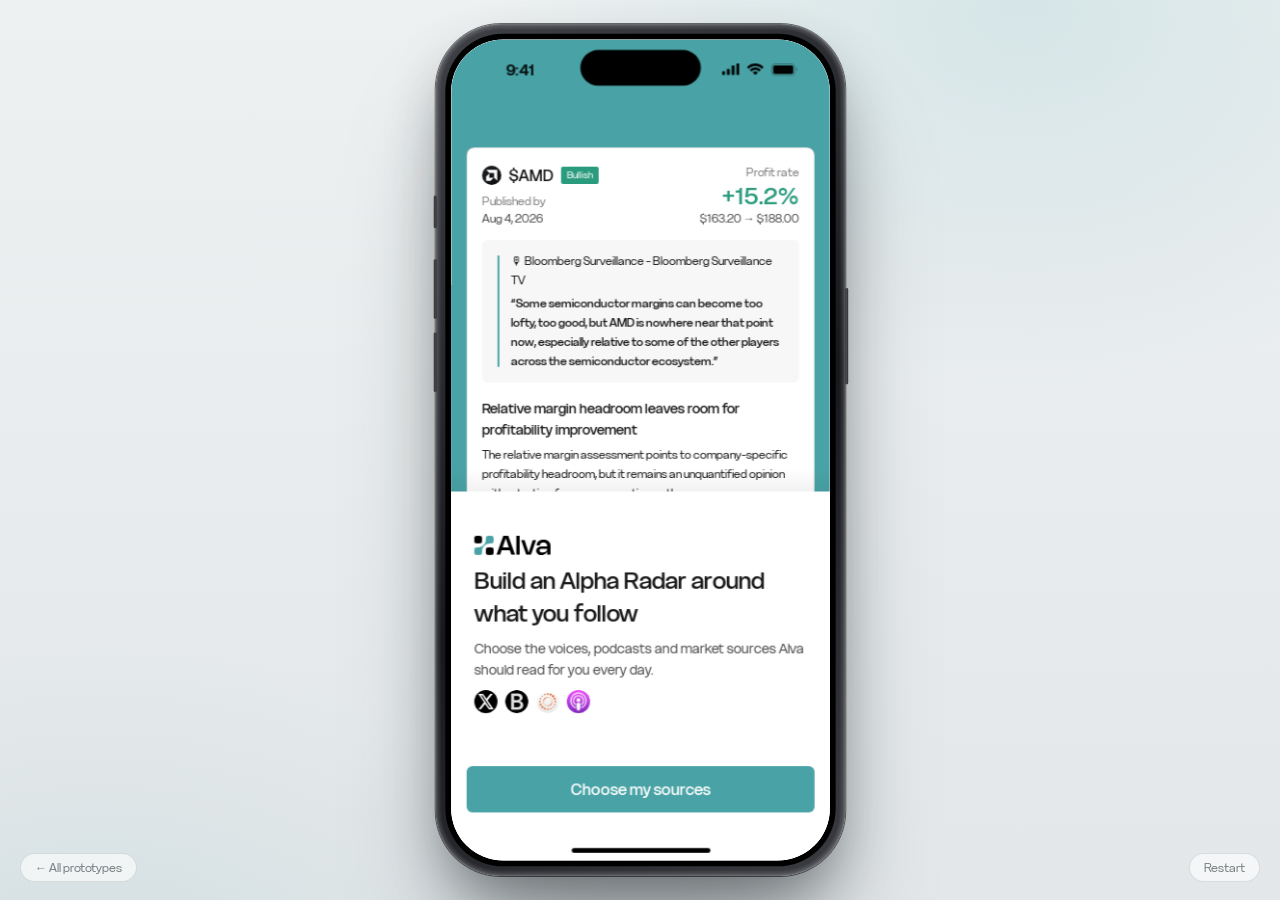
==== commit 07c5bf62: "Record card: top inset 16 not 32, quote block gap 12, hairline off the box" ====
--- a/alpha-radar.html
+++ b/alpha-radar.html
@@ -13,7 +13,7 @@
      stage chrome, so the page renders as a bare full-screen app. Set before
      the stylesheet loads so no mockup is ever painted. -->
 <script>if (window.self !== window.top) document.documentElement.classList.add('embedded');</script>
-<link rel="stylesheet" href="alpha-radar.css?v=21">
+<link rel="stylesheet" href="alpha-radar.css?v=24">
 </head>
 <body>
 
@@ -77,12 +77,22 @@
           </section>
         </div>
 
+        <!-- Change → selection sheet. Same container grammar as the collection
+             sheet: grabber, [✕ | title | qualifier] header, then the list.
+             Tapping an option commits and closes; ✕ / scrim / drag / Esc do
+             not (14236:48905). -->
         <div class="sheet-layer" id="sheetLayer" aria-hidden="true">
           <button class="sheet-shade" data-close-sheet aria-label="Close"></button>
-          <section class="sheet" role="dialog" aria-modal="true" aria-labelledby="sheetTitle">
-            <div class="sheet-grabber"></div>
-            <h2 id="sheetTitle"></h2>
-            <div class="sheet-options" id="sheetOptions"></div>
+          <section class="sheet" id="sheet" role="dialog" aria-modal="true" aria-labelledby="sheetTitle">
+            <div class="sheet-grabber" id="sheetGrabber" aria-hidden="true"><span></span></div>
+            <header class="sheet-head" id="sheetHead">
+              <button class="sheet-close" data-close-sheet aria-label="Close">
+                <img src="assets/close-l1.svg" alt="">
+              </button>
+              <h2 id="sheetTitle"></h2>
+              <span class="sheet-meta" id="sheetMeta" hidden></span>
+            </header>
+            <div class="sheet-options" id="sheetOptions" role="listbox"></div>
           </section>
         </div>
 
@@ -99,6 +109,6 @@
   </div>
 </div>
 
-<script src="alpha-radar.js?v=21"></script>
+<script src="alpha-radar.js?v=24"></script>
 </body>
 </html>
--- a/alpha-radar.css
+++ b/alpha-radar.css
@@ -537,13 +537,22 @@
   padding: 112px 16px 0;
   background: var(--m1);
 }
+/* The card's top inset is NOT its own padding: the design gives it
+   pad [0, 16, 16, 16] and lets 涨幅信息's 4 plus Identity/Payoff's 12 add up to
+   the 16 (13241:205621 and every later instance agree). Paying 16 here too
+   pushed $AMD down to 32 off the top edge. */
 .record-card {
   height: 382px;
-  padding: 16px;
-  overflow: hidden;
-  border: .5px solid var(--l2);
-  border-bottom: 0;
+  padding: 0 16px 16px;
+  overflow: hidden;
   border-radius: 8px 8px 0 0;
+  /* The hairline is an inset shadow, not a border: the design's stroke is
+     INSIDE-aligned, so Figma still seats the first child at 16 from the outer
+     edge, while a CSS border would push it to 17 and shave 2 off the quote
+     block's width. Three shadows because the design has no bottom edge. */
+  box-shadow: inset 0 .5px 0 0 var(--l2),
+              inset .5px 0 0 0 var(--l2),
+              inset -.5px 0 0 0 var(--l2);
   background: #fff;
 }
 .record-head {
@@ -556,9 +565,10 @@
 .record-identity,
 .profit {
   display: flex;
-  height: 68px;
-  flex-direction: column;
-  padding-top: 12px;
+  flex-direction: column;
+  padding-top: 12px;   /* 12 + 26 + 4 + 38 = the design's 80; no fixed height,
+                          which used to cut the box 12 short and let the quote
+                          block ride up under the text */
 }
 .record-identity { min-width: 0; flex: 1; gap: 4px; }
 .record-id { display: flex; align-items: center; gap: 8px; }
@@ -586,8 +596,8 @@
 .profit small { color: var(--n7); font-size: 12px; line-height: 20px; }
 .quote {
   position: relative;
-  margin-top: 14px;
-  padding: 12px 16px 12px 28px;
+  margin-top: 12px;                    /* the card's gap */
+  padding: 12px 16px 12px 30px;        /* 16 to the rule + 2 rule + 12 gap */
   border-radius: 6px;
   background: var(--br03);
   font-size: 12px;
@@ -778,24 +788,27 @@
   line-height: 22px;
 }
 
-/* Nothing selected (14159:48781): the words go grey and the pencil is
-   replaced by an explicit way in. Row grows to 60 on the 28px button. */
-.summary-row.is-empty .summary-label { color: var(--n3); }
+/* Nothing selected (14159:48781): the row stops being a row-with-an-action and
+   becomes the action — the grey label is dropped and a single centred text
+   button carries it. Medium/14 in main/m1, gap 8, 16 + 22 + 16 = 54 tall, so
+   it sits a little tighter than the 56 of a filled row (whose avatar is 24). */
+.summary-row.is-empty {
+  justify-content: center;
+  min-height: 54px;
+}
 .summary-add {
   display: flex;
-  flex: none;
-  align-items: center;
-  gap: 4px;
-  padding: 4px 12px;
-  border-radius: 4px;
-  background: var(--m1);
-  color: #fff;
-  font-size: 12px;
+  align-items: center;
+  gap: 8px;
+  color: var(--m1);
+  font-size: 14px;
   font-weight: 500;
-  line-height: 20px;
+  line-height: 22px;
   white-space: nowrap;
 }
-.summary-add img { width: 14px; height: 14px; }
+/* add-l1's own 16px box — the glyph is a plus inside a ring at 5% inset, so
+   the asset is 16 wide and needs no padding of its own (14231:49610). */
+.summary-add img { width: 16px; height: 16px; }
 /* alpha-edit.svg is the exported Union glyph at its own 11.63 × 12.07, not a
    padded 16 box — forcing it to 16×16 blew it up 37% and, because the asset
    carries preserveAspectRatio="none", stretched it unevenly. Render it at its
@@ -847,6 +860,20 @@
   text-align: left;
 }
 .delivery-row + .delivery-row { border-top: .5px solid var(--l2); }
+/* Change opens a sheet, so the row owes you the same press acknowledgement a
+   summary row gives. Painted by a zero-space pseudo-element bled 16 past the
+   card's padding, so the tint spans the full width and nothing shifts. */
+.delivery-row { position: relative; isolation: isolate; }
+.delivery-row::after {
+  content: '';
+  position: absolute;
+  z-index: -1;
+  inset: 0 -16px;
+  background: var(--br03);
+  opacity: 0;
+  transition: opacity .16s ease;
+}
+.delivery-row:active::after { opacity: 1; }
 .delivery-copy { flex: 1; }
 .delivery-label { display: block; color: var(--n5); font-size: 12px; line-height: 20px; }
 .delivery-value { display: block; font-size: 16px; font-weight: 500; line-height: 26px; }
@@ -1006,18 +1033,43 @@
 .building-copy p { margin-top: 4px; color: var(--n5); font-size: 14px; line-height: 22px; }
 .post-onboarding .flow-topbar { visibility: hidden; pointer-events: none; transform: translate3d(100%,0,0); }
 
+/* ─────────────────────────────────────────────
+   Change → selection sheet  (14236:48905)
+
+   Both Change rows open the same sheet. Its height has two bands, and this
+   is the shorter one: content height, capped at half the viewport (852 → 426).
+   That cap is the cross-checked convention — iOS's medium detent is
+   "approximately half the height of the screen", Material's
+   halfExpandedRatio defaults to 0.5, Flutter caps a modal sheet at 9/16 —
+   and it keeps the whole list inside the thumb's reach. It is a ceiling, not
+   a fixed height: three languages hug at 236, twenty-four hours hit 426 and
+   scroll. Past the cap the list is cut by the window with no bottom backing,
+   the way the collection sheet is.
+
+   Tapping an option commits it and closes. ✕, the scrim, a drag down or Esc
+   leave the value exactly as it was.
+   ───────────────────────────────────────────── */
+
 .sheet-layer {
   position: absolute;
-  z-index: 40;
+  z-index: 19;               /* over the flow, under the OS chrome, as the
+                                collection sheet is — the status bar and the
+                                home indicator stay on top of both */
   inset: 0;
   visibility: hidden;
-}
-.sheet-layer.open { visibility: visible; }
+  pointer-events: none;
+  transition: visibility 0s linear .38s;   /* hold it visible for the exit */
+}
+.sheet-layer.open {
+  visibility: visible;
+  pointer-events: auto;
+  transition: visibility 0s;
+}
 .sheet-shade {
   position: absolute;
   inset: 0;
   width: 100%;
-  background: rgba(0,0,0,.25);
+  background: rgba(0, 0, 0, .6);   /* main/m7 #00000099 */
   opacity: 0;
   transition: opacity .3s ease;
 }
@@ -1027,32 +1079,62 @@
   right: 0;
   bottom: 0;
   left: 0;
-  padding: 8px 16px 34px;
+  display: flex;
+  max-height: 50%;                 /* the ½-viewport cap: 852 → 426 */
+  flex-direction: column;
+  overflow: hidden;                /* clipsContent — the radius has to bite */
   border-radius: 12px 12px 0 0;
   background: #fff;
   transform: translateY(100%);
-  transition: transform .38s var(--ease);
-}
-.sheet-layer.open .sheet { transform: translateY(0); }
+  /* the entrance ease run backwards, so the exit decelerates out of the
+     screen instead of dropping 90% of the travel in the first frames */
+  transition: transform .38s cubic-bezier(1, 0, .68, .28);
+}
+.sheet-layer.open .sheet { transform: translateY(0); transition: transform .38s var(--ease); }
+.sheet.dragging { transition: none; }   /* the finger is the clock */
 .sheet-grabber {
-  width: 36px;
-  height: 4px;
-  margin: 0 auto 14px;
+  display: flex;
+  flex: none;
+  height: 12px;
+  align-items: flex-end;
+  justify-content: center;
+}
+.sheet-grabber span { width: 36px; height: 4px; border-radius: 4px; background: var(--l07); }
+.sheet-head {
+  display: flex;
+  flex: none;
+  align-items: center;
+  gap: 12px;
+  padding: 12px 16px;
+}
+.sheet-close { flex: none; width: 20px; height: 20px; }
+.sheet-close img { width: 20px; height: 20px; }
+.sheet-head h2 { min-width: 0; flex: 1; font-size: 18px; font-weight: 500; line-height: 28px; }
+/* The zone qualifies the whole list, not any one row, so it reads once in the
+   header rather than 24 times down the options (14237:49014). */
+.sheet-meta { flex: none; color: var(--n5); font-size: 12px; line-height: 20px; }
+.sheet-options {
+  position: relative;              /* offsetTop measures from here */
+  min-height: 0;                   /* … so flex-shrink can hand it the cap */
+  overflow-y: auto;
+  padding: 0 8px var(--home-h);    /* 8 + the row's 12 = text on the 16 line;
+                                      the bottom pad clears the indicator when
+                                      the sheet hugs, and is scroll slack when
+                                      it is capped */
+  -webkit-overflow-scrolling: touch;
+}
+.sheet-option {
+  display: flex;
+  width: 100%;
+  align-items: center;
+  padding: 12px;
   border-radius: 4px;
-  background: var(--l2);
-}
-.sheet h2 { padding: 0 4px 8px; font-size: 18px; font-weight: 500; line-height: 28px; }
-.sheet-option {
-  display: flex;
-  width: 100%;
-  min-height: 48px;
-  align-items: center;
-  justify-content: space-between;
-  padding: 0 4px;
-  border-top: .5px solid var(--l12);
-  font-size: 15px;
-}
-.sheet-option.selected { color: var(--m1); }
+  font-size: 14px;
+  line-height: 22px;
+  text-align: left;
+}
+.sheet-option:active { background: var(--br03); }
+.sheet-option.selected { background: rgba(73, 163, 166, .08); color: var(--m1); }
 
 .toast {
   position: absolute;
@@ -1249,11 +1331,14 @@
   width: 20px;
   height: 20px;
 }
-/* selected state — Primary_Reverse: white pill, hairline, ink text, check */
+/* Selected state (14157:212995): white body, 0.5px main/m3 hairline, main/m3
+   label, and a filled check-f2 rather than the outline one. The hairline is an
+   inset shadow, not a border, so the button stays exactly 48 tall. */
 .member-follow.following {
-  background: #fff;
-  box-shadow: inset 0 0 0 .5px var(--l12), 0 10px 20px rgba(0, 0, 0, .08);
-  color: var(--n9);
+  gap: 8px;
+  background: #fff;                                   /* button/b-btn-primary-reverse */
+  box-shadow: inset 0 0 0 .5px var(--m3), 0 10px 20px rgba(0, 0, 0, .08);
+  color: var(--m3);
 }
 .member-follow.following .follow-check { display: block; }
 
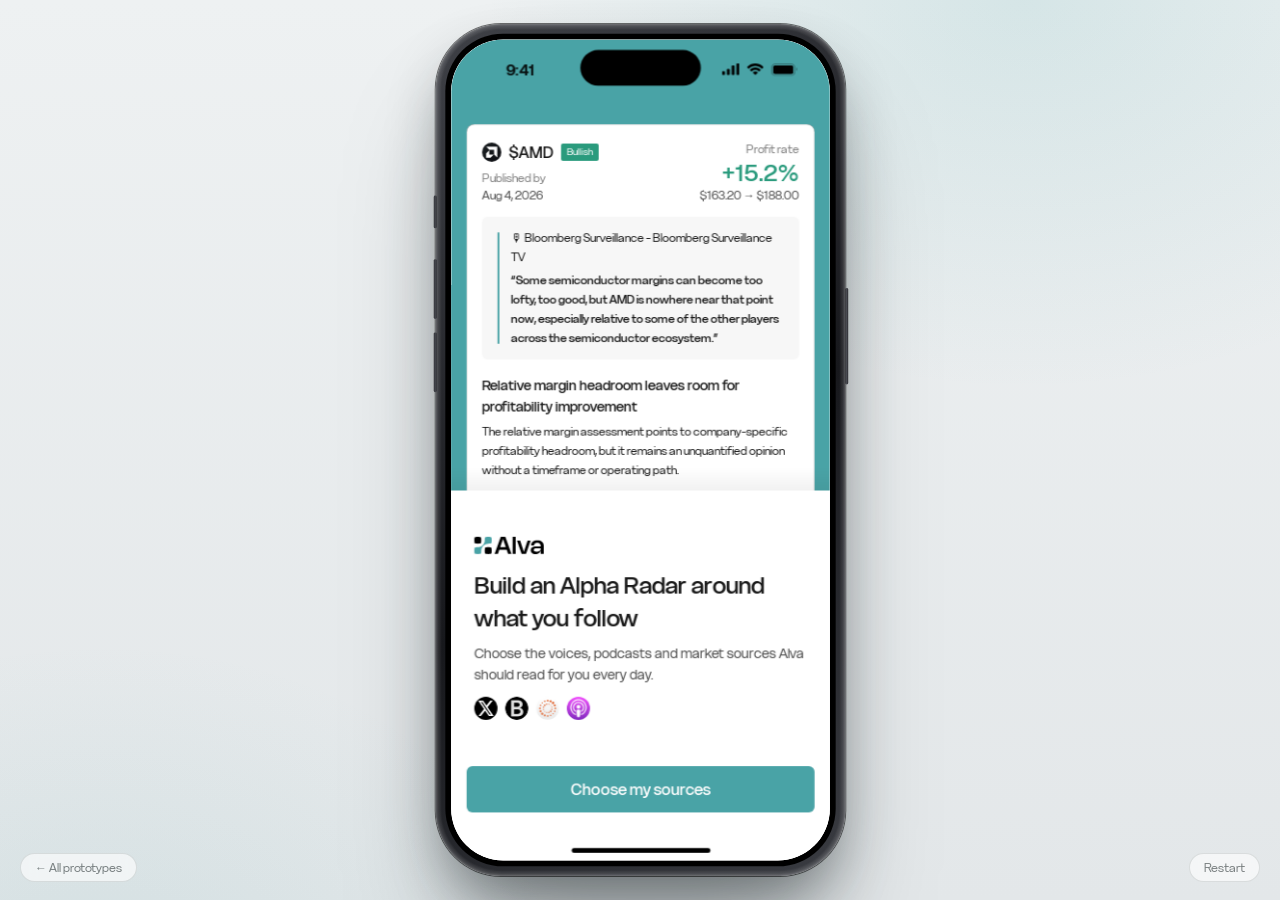
==== commit a3c8bff6: "Intro screen: the three height regimes, replacing a stage height that was 852-only The stage was `he" ====
--- a/alpha-radar.html
+++ b/alpha-radar.html
@@ -13,7 +13,7 @@
      stage chrome, so the page renders as a bare full-screen app. Set before
      the stylesheet loads so no mockup is ever painted. -->
 <script>if (window.self !== window.top) document.documentElement.classList.add('embedded');</script>
-<link rel="stylesheet" href="alpha-radar.css?v=24">
+<link rel="stylesheet" href="alpha-radar.css?v=26">
 </head>
 <body>
 
--- a/alpha-radar.css
+++ b/alpha-radar.css
@@ -144,9 +144,35 @@
 }
 .screen.current,
 .screen.animating { visibility: visible; }
+/* ─────────────────────────────────────────────
+   Intro · the three height regimes
+   Figma 14207:212889 / :213106 / :213002
+
+   Everything below the stage is fixed: Hero 270, CTA 80, indicator 34 —
+   384 in total. The card is 380 and always sits on the stage's bottom edge.
+   So the stage is the only elastic part, and where its surplus goes is the
+   whole design:
+
+     H ≥ 780    完整档 — stage = H − 384, and the surplus opens up ABOVE
+                the card (:213002, 430×932 → 168px of it)
+     762 – 780  临界前 — the gap holds at 16 and the stage crops the card's
+                bottom, 0 → 18px (:213106, 393×762 → cropped 18)
+     H < 762    the crop stops at 18 and the PAGE scrolls instead
+                (:212889, 393×660 → 102px of scroll)
+
+   The old build had `height: 469px` on the stage, which is 852 − 384: right
+   at exactly one viewport and silently wrong at every other, because the
+   surplus landed as dead space above the CTA instead of above the card.
+   ───────────────────────────────────────────── */
+
 .screen.intro {
-  padding: 0 0 calc(var(--home-h) + var(--action-h));
-}
+  /* the CTA is in flow on this screen, so only the indicator is reserved */
+  padding: 0 0 var(--home-h);
+  overflow-y: auto;
+  overscroll-behavior: contain;
+  scrollbar-width: none;
+}
+.screen.intro::-webkit-scrollbar { display: none; }
 .screen.source-step {
   padding-bottom: var(--home-h);
 }
@@ -323,6 +349,15 @@
   line-height: 20px;
   text-align: center;
 }
+/* The intro's CTA is the last block in the stack rather than a pinned bar,
+   so that below the critical height the whole page scrolls and the CTA comes
+   with it. 16 + 48 = 80, the CTA block's height in all three frames. */
+.intro-action {
+  flex: none;
+  padding: 16px;
+  background: #fff;
+}
+
 .primary-button {
   width: 100%;
   height: 48px;
@@ -532,17 +567,36 @@
 
 .intro-stage {
   position: relative;
-  height: 469px;
+  display: flex;
+  flex-direction: column;
+  /* Grow into the surplus, and shrink into the crop — min-height is what
+     stops it. Shrink must be ON: with `1 0 auto` the stage never goes below
+     its own 396 of content, so the crop regime never happens and the page
+     starts scrolling 18px too early. */
+  flex: 1 1 auto;
+  /* The floor: 16 (the gap that always stays) + 380 (the card) − 18 (the
+     deepest crop the design allows). Below it the page scrolls rather than
+     eating more of the card — 18 is where the crop reaches the card's own
+     top padding, so it never bites into content. */
+  min-height: 378px;
   overflow: hidden;
-  padding: 112px 16px 0;
+  padding: 0 16px;
   background: var(--m1);
+}
+
+/* Where the surplus goes. basis 0, grow 1, and NO shrink: it opens above the
+   card on a tall screen and holds exactly 16 on a short one. */
+.intro-gap {
+  flex: 1 0 0;
+  min-height: 16px;
 }
 /* The card's top inset is NOT its own padding: the design gives it
    pad [0, 16, 16, 16] and lets 涨幅信息's 4 plus Identity/Payoff's 12 add up to
    the 16 (13241:205621 and every later instance agree). Paying 16 here too
    pushed $AMD down to 32 off the top edge. */
 .record-card {
-  height: 382px;
+  flex: none;
+  height: 380px;
   padding: 0 16px 16px;
   overflow: hidden;
   border-radius: 8px 8px 0 0;
@@ -625,18 +679,22 @@
   height: 24px;
   background: linear-gradient(transparent, rgba(0,0,0,.05));
 }
+/* 48 + 26 + 8 + 68 + 8 + 44 + 8 + 28 + 32 = 270 — the Hero's height in all
+   three frames. Fixed on purpose: it is what the stage's elasticity is
+   measured against. */
 .intro-copy {
   display: flex;
+  flex: none;
   flex-direction: column;
   gap: 8px;
-  padding: 45px 24px 0;
-}
-.intro-wordmark { display: flex; align-items: center; gap: 3px; height: 22px; margin-bottom: 1px; }
-.intro-wordmark .wm-symbol { width: 20px; height: 20px; }
-.intro-wordmark .wm-text { width: auto; height: 20px; }
+  padding: 48px 24px 32px;
+}
+.intro-wordmark { display: flex; align-items: flex-start; gap: 3px; height: 26px; }
+.intro-wordmark .wm-symbol { width: 18px; height: 18px; }
+.intro-wordmark .wm-text { width: auto; height: 18px; }
 .intro-copy h1 { font-size: 24px; font-weight: 500; line-height: 34px; }
 .intro-copy > p { color: var(--n7); font-size: 14px; line-height: 22px; }
-.source-icons { display: flex; gap: 8px; margin-top: 2px; }
+.source-icons { display: flex; gap: 8px; margin-top: 4px; }
 .source-icon {
   width: 24px;
   height: 24px;
